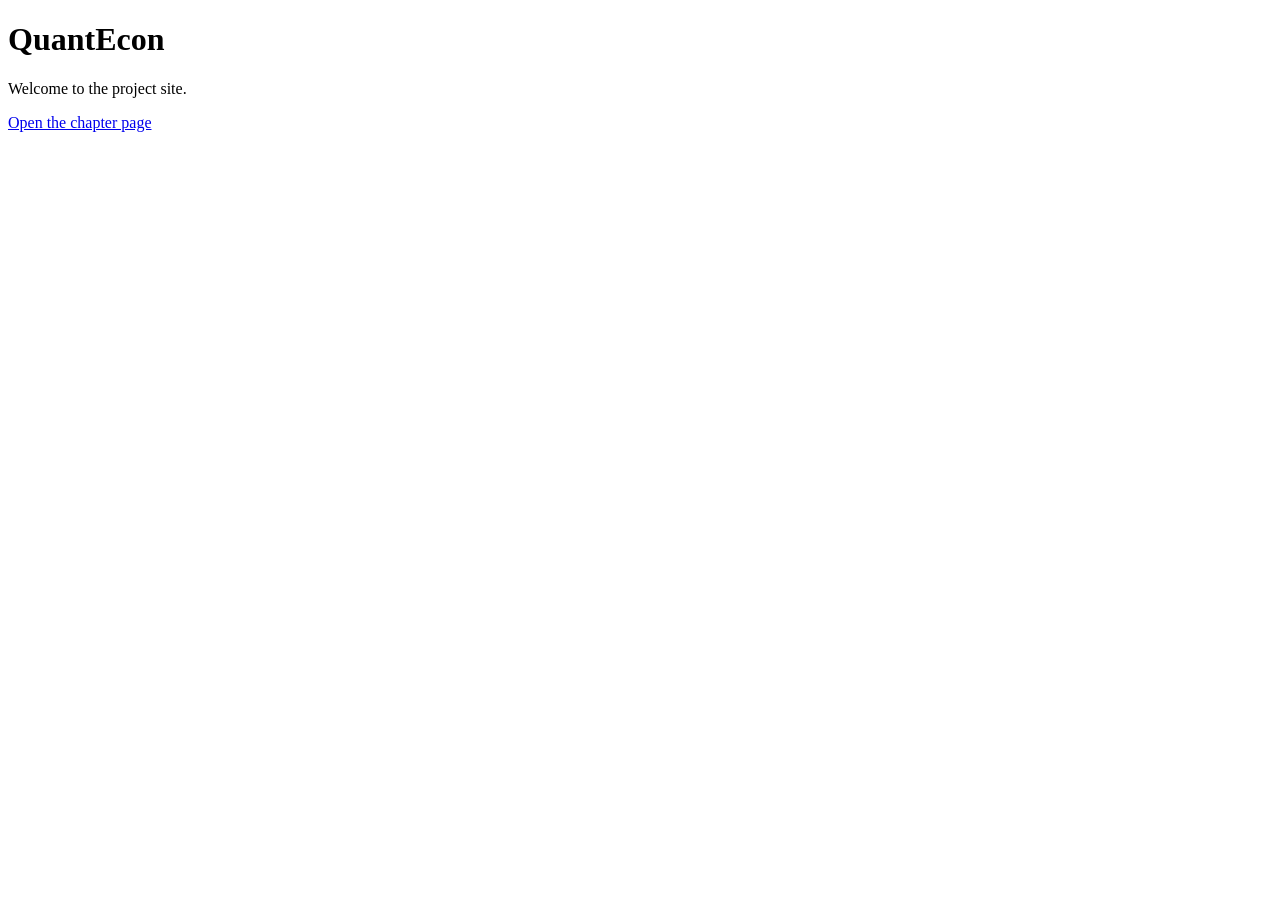
==== index.html @ a780a72b "landing page" ====
<!doctype html>
<html lang="en">
<head>
  <meta charset="UTF-8" />
  <meta name="viewport" content="width=device-width, initial-scale=1.0" />
  <title>QuantEcon</title>
</head>
<body>
  <h1>QuantEcon</h1>
  <p>Welcome to the project site.</p>
  <a href="quantecon-chapters-for-alm-retirement-investment.html">
    Open the chapter page
  </a>
</body>
</html>
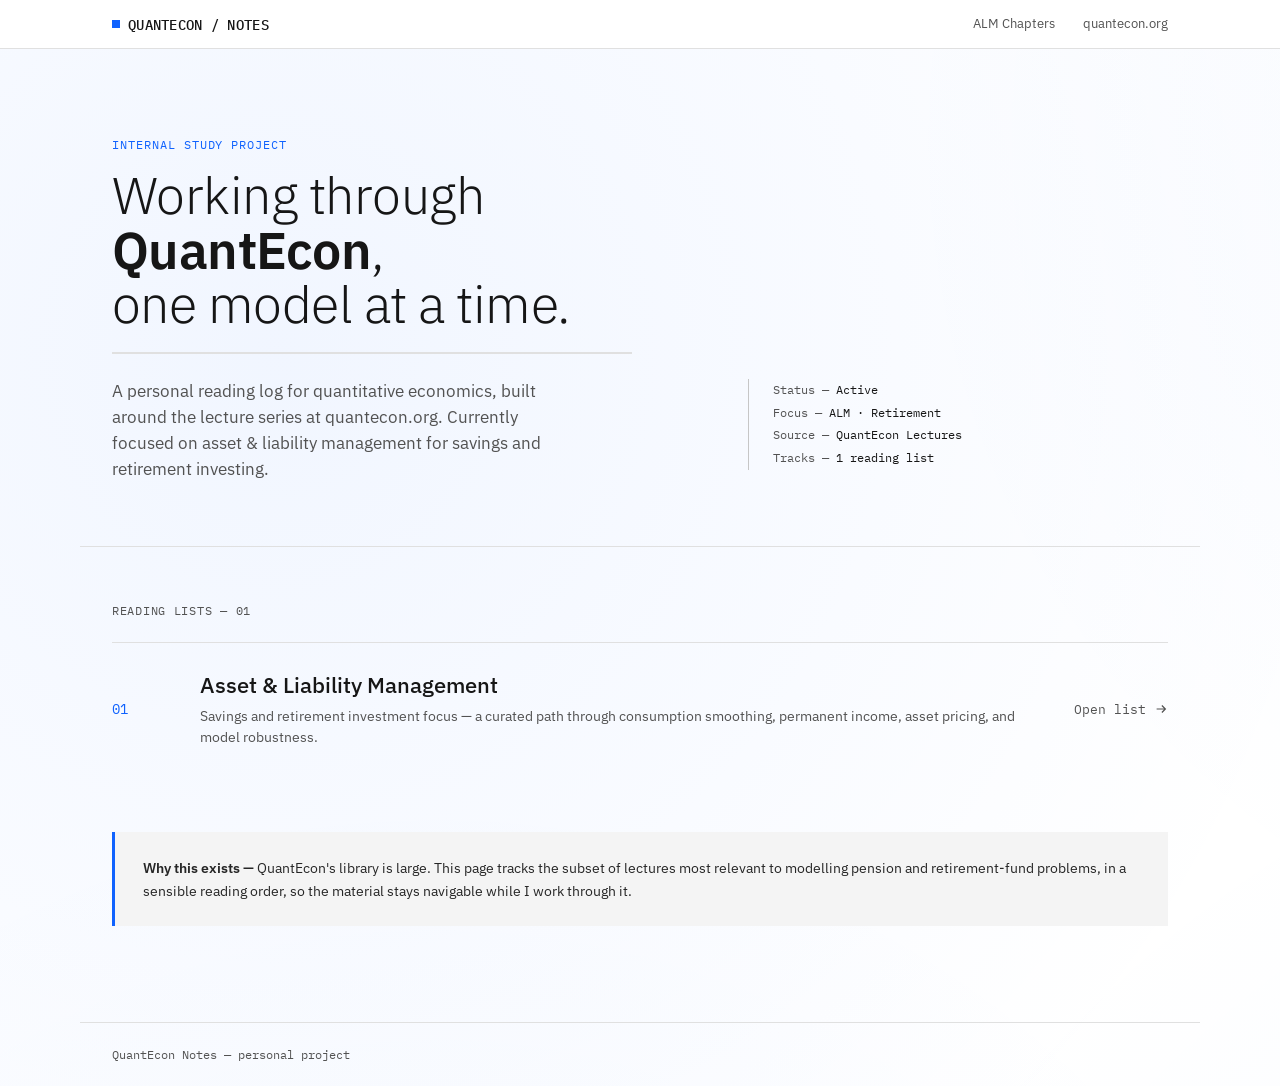
==== commit 4383bb14: "landing page better" ====
--- a/index.html
+++ b/index.html
@@ -1,15 +1,198 @@
 <!doctype html>
 <html lang="en">
 <head>
-  <meta charset="UTF-8" />
-  <meta name="viewport" content="width=device-width, initial-scale=1.0" />
-  <title>QuantEcon</title>
+<meta charset="UTF-8" />
+<meta name="viewport" content="width=device-width, initial-scale=1.0" />
+<title>QuantEcon — ALM Study Notes</title>
+<link rel="preconnect" href="https://fonts.googleapis.com">
+<link rel="preconnect" href="https://fonts.gstatic.com" crossorigin>
+<link href="https://fonts.googleapis.com/css2?family=IBM+Plex+Sans:wght@300;400;500;600&family=IBM+Plex+Mono:wght@400;500&display=swap" rel="stylesheet">
+<style>
+  :root{
+    --g100:#161616; --g90:#262626; --g70:#525252; --g30:#c6c6c6; --g20:#e0e0e0; --g10:#f4f4f4;
+    --white:#ffffff;
+    --blue60:#0f62fe; --blue70:#0043ce;
+    --green:#24a148;
+    --focus:#0f62fe;
+    --max:1120px;
+  }
+  *{box-sizing:border-box;}
+  html{scroll-behavior:smooth;}
+  body{
+    margin:0; color:var(--g100);
+    font-family:"IBM Plex Sans", -apple-system, sans-serif;
+    -webkit-font-smoothing:antialiased;
+    background-color:var(--white);
+    background-image:
+      radial-gradient(circle at 12% 18%, rgba(15,98,254,.06), transparent 42%),
+      radial-gradient(circle at 88% 8%, rgba(15,98,254,.045), transparent 38%),
+      radial-gradient(circle at 75% 85%, rgba(15,98,254,.05), transparent 46%),
+      radial-gradient(circle at 20% 95%, rgba(15,98,254,.035), transparent 40%);
+    background-size:180% 180%, 160% 160%, 200% 200%, 170% 170%;
+    background-repeat:no-repeat;
+    animation:drift 50s ease-in-out infinite alternate;
+  }
+  @keyframes drift{
+    0%  {background-position:0% 0%, 100% 0%, 100% 100%, 0% 100%;}
+    50% {background-position:10% 15%, 85% 15%, 80% 80%, 15% 85%;}
+    100%{background-position:0% 0%, 100% 0%, 100% 100%, 0% 100%;}
+  }
+  @media (prefers-reduced-motion:reduce){
+    body{animation:none;}
+    *{animation-duration:.01ms !important; animation-iteration-count:1 !important;}
+  }
+  a{color:inherit;}
+  :focus-visible{outline:2px solid var(--focus); outline-offset:2px;}
+
+  header.bar{
+    border-bottom:1px solid var(--g20);
+    position:sticky; top:0; background:var(--white); z-index:10;
+  }
+  .bar-inner{
+    max-width:var(--max); margin:0 auto; padding:0 2rem;
+    height:48px; display:flex; align-items:center; justify-content:space-between;
+  }
+  .brand{
+    font-family:"IBM Plex Mono", monospace; font-weight:500; font-size:.9rem;
+    letter-spacing:.02em; text-decoration:none; display:flex; align-items:center; gap:.5rem;
+  }
+  .brand .dot{width:8px; height:8px; background:var(--blue60); display:inline-block;}
+  nav.top-links{display:flex; gap:1.75rem; font-size:.8rem;}
+  nav.top-links a{text-decoration:none; color:var(--g70); border-bottom:2px solid transparent; padding:14px 0;}
+  nav.top-links a:hover{color:var(--g100); border-bottom-color:var(--blue60);}
+
+  .hero{
+    max-width:var(--max); margin:0 auto; padding:5.5rem 2rem 4rem;
+    display:grid; grid-template-columns:7fr 5fr; gap:3rem; align-items:end;
+    border-bottom:1px solid var(--g20);
+  }
+  .eyebrow{
+    font-family:"IBM Plex Mono", monospace; font-size:.75rem; letter-spacing:.08em;
+    text-transform:uppercase; color:var(--blue60); margin:0 0 1rem;
+  }
+  .accent-line{
+    width:100%; max-width:520px; height:2px; background:var(--g20);
+    position:relative; overflow:hidden; margin:0 0 1.5rem;
+  }
+  .accent-line::after{
+    content:""; position:absolute; top:0; left:-40%; width:40%; height:100%;
+    background:var(--blue60); animation:sweep 4s ease-in-out infinite;
+  }
+  @keyframes sweep{
+    0%{left:-40%;} 50%{left:100%;} 100%{left:-40%;}
+  }
+  h1{
+    font-size:3.25rem; line-height:1.05; font-weight:300; margin:0 0 1.25rem; letter-spacing:-.01em;
+  }
+  h1 strong{font-weight:600;}
+  .hero p.lede{
+    font-size:1.05rem; line-height:1.55; color:var(--g70); max-width:44ch; margin:0;
+    font-weight:400;
+  }
+  .hero-meta{
+    font-family:"IBM Plex Mono", monospace; font-size:.75rem; color:var(--g70);
+    border-left:1px solid var(--g30); padding-left:1.5rem; line-height:1.9;
+  }
+  .hero-meta dt{color:var(--g70); display:inline;}
+  .hero-meta dd{margin:0 0 .35rem; display:inline; color:var(--g100);}
+  .hero-meta .row{display:block;}
+
+  main{max-width:var(--max); margin:0 auto; padding:3.5rem 2rem 6rem;}
+  .section-label{
+    font-family:"IBM Plex Mono", monospace; font-size:.75rem; letter-spacing:.06em;
+    text-transform:uppercase; color:var(--g70); margin:0 0 1.5rem;
+  }
+
+  .entry{
+    display:grid; grid-template-columns:64px 1fr auto; gap:1.5rem; align-items:center;
+    padding:1.75rem 0; border-top:1px solid var(--g20);
+    text-decoration:none; color:inherit;
+  }
+  main .entry:last-child{border-bottom:1px solid var(--g20);}
+  .entry .idx{font-family:"IBM Plex Mono", monospace; color:var(--blue60); font-size:.85rem;}
+  .entry .body h2{font-size:1.35rem; font-weight:500; margin:0 0 .35rem;}
+  .entry .body p{margin:0; color:var(--g70); font-size:.9rem; line-height:1.5;}
+  .entry .go{
+    font-family:"IBM Plex Mono", monospace; font-size:.8rem; color:var(--g70);
+    display:flex; align-items:center; gap:.5rem; white-space:nowrap;
+  }
+  .entry .go svg{transition:transform .15s ease;}
+  .entry:hover{background:var(--g10);}
+  .entry:hover .go{color:var(--blue60);}
+  .entry:hover .go svg{transform:translateX(3px);}
+  .entry:hover .idx{color:var(--blue70);}
+
+  .note{
+    margin-top:3.5rem; padding:1.5rem 1.75rem; background:var(--g10);
+    border-left:3px solid var(--blue60); font-size:.9rem; color:var(--g90); line-height:1.6;
+  }
+  .note strong{font-weight:600;}
+
+  footer{
+    border-top:1px solid var(--g20); padding:1.5rem 2rem;
+    max-width:var(--max); margin:0 auto;
+    display:flex; justify-content:space-between; align-items:center;
+    font-family:"IBM Plex Mono", monospace; font-size:.72rem; color:var(--g70);
+  }
+
+  @media (max-width:760px){
+    .hero{grid-template-columns:1fr; gap:1.5rem; padding-top:3.5rem;}
+    .hero-meta{border-left:none; border-top:1px solid var(--g30); padding-left:0; padding-top:1rem;}
+    h1{font-size:2.25rem;}
+    .entry{grid-template-columns:36px 1fr; row-gap:.5rem;}
+    .entry .go{grid-column:2; justify-self:start;}
+    nav.top-links{display:none;}
+  }
+</style>
 </head>
 <body>
-  <h1>QuantEcon</h1>
-  <p>Welcome to the project site.</p>
-  <a href="quantecon-chapters-for-alm-retirement-investment.html">
-    Open the chapter page
+
+<header class="bar">
+  <div class="bar-inner">
+    <a class="brand" href="index.html"><span class="dot"></span>QUANTECON / NOTES</a>
+    <nav class="top-links">
+      <a href="quantecon-chapters-for-alm-retirement-investment.html">ALM Chapters</a>
+      <a href="https://quantecon.org" target="_blank" rel="noopener">quantecon.org</a>
+    </nav>
+  </div>
+</header>
+
+<section class="hero">
+  <div>
+    <p class="eyebrow">Internal study project</p>
+    <h1>Working through <strong>QuantEcon</strong>,<br>one model at a time.</h1>
+    <div class="accent-line"></div>
+    <p class="lede">A personal reading log for quantitative economics, built around the lecture series at quantecon.org. Currently focused on asset &amp; liability management for savings and retirement investing.</p>
+  </div>
+  <dl class="hero-meta">
+    <span class="row"><dt>Status</dt> — <dd>Active</dd></span>
+    <span class="row"><dt>Focus</dt> — <dd>ALM · Retirement</dd></span>
+    <span class="row"><dt>Source</dt> — <dd>QuantEcon Lectures</dd></span>
+    <span class="row"><dt>Tracks</dt> — <dd>1 reading list</dd></span>
+  </dl>
+</section>
+
+<main>
+  <p class="section-label">Reading Lists — 01</p>
+
+  <a class="entry" href="quantecon-chapters-for-alm-retirement-investment.html">
+    <span class="idx">01</span>
+    <span class="body">
+      <h2>Asset &amp; Liability Management</h2>
+      <p>Savings and retirement investment focus — a curated path through consumption smoothing, permanent income, asset pricing, and model robustness.</p>
+    </span>
+    <span class="go">Open list
+      <svg width="14" height="14" viewBox="0 0 16 16" fill="none"><path d="M3 8h10M9 4l4 4-4 4" stroke="currentColor" stroke-width="1.4"/></svg>
+    </span>
   </a>
+
+  <div class="note"><strong>Why this exists —</strong> QuantEcon's library is large. This page tracks the subset of lectures most relevant to modelling pension and retirement-fund problems, in a sensible reading order, so the material stays navigable while I work through it.</div>
+</main>
+
+<footer>
+  <span>QuantEcon Notes — personal project</span>
+
+</footer>
+
 </body>
 </html>
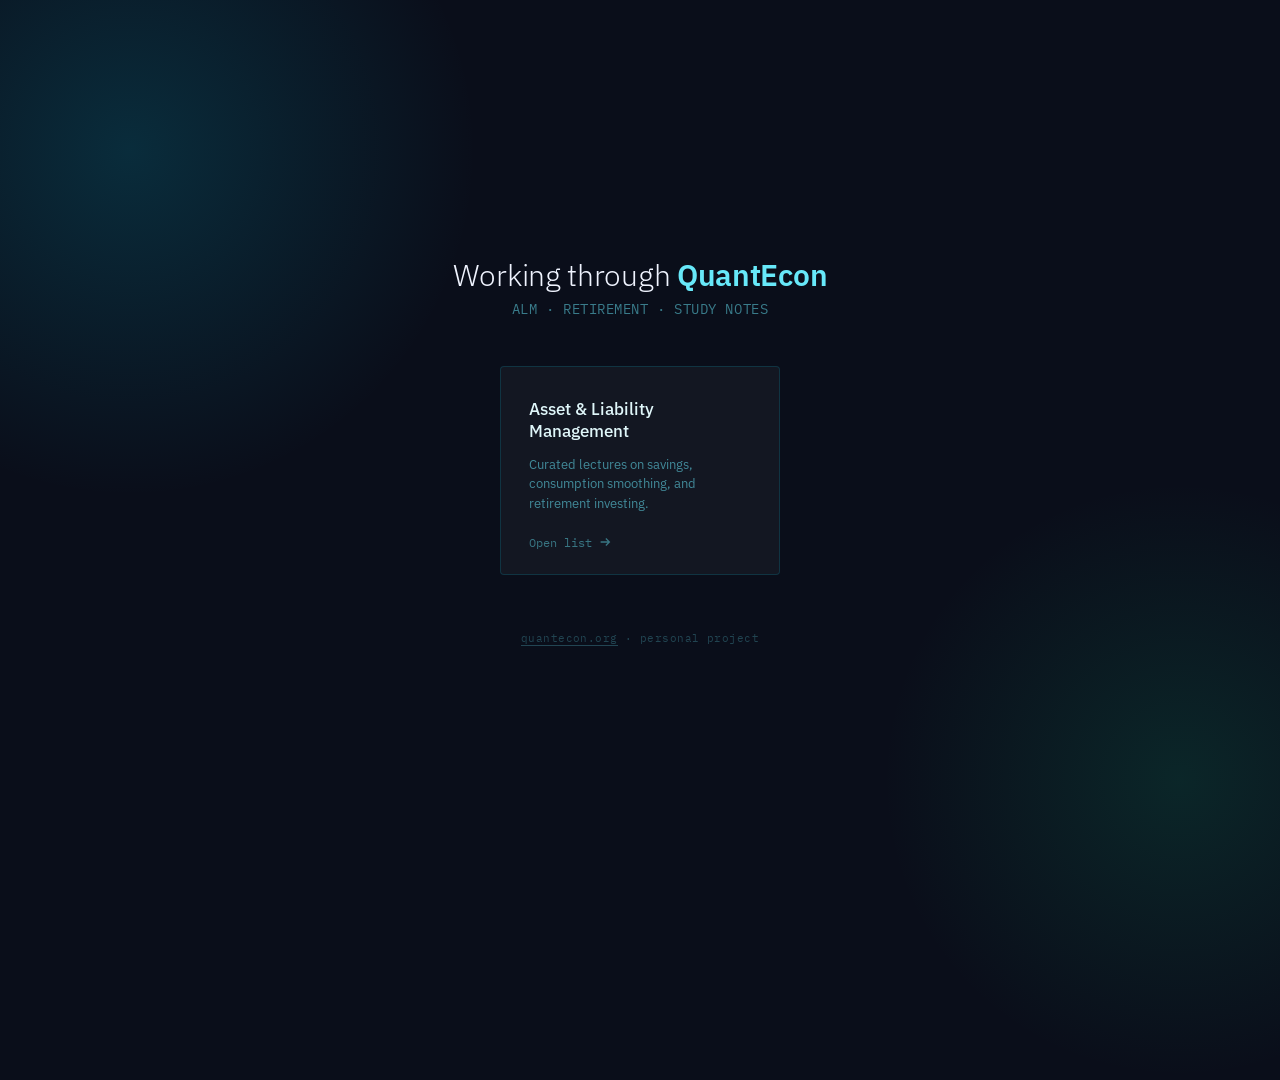
==== commit 9d8cc672: "fuha" ====
--- a/index.html
+++ b/index.html
@@ -1,198 +1,135 @@
 <!doctype html>
 <html lang="en">
 <head>
-<meta charset="UTF-8" />
-<meta name="viewport" content="width=device-width, initial-scale=1.0" />
+<meta charset="UTF-8"/>
+<meta name="viewport" content="width=device-width, initial-scale=1.0"/>
 <title>QuantEcon — ALM Study Notes</title>
-<link rel="preconnect" href="https://fonts.googleapis.com">
-<link rel="preconnect" href="https://fonts.gstatic.com" crossorigin>
 <link href="https://fonts.googleapis.com/css2?family=IBM+Plex+Sans:wght@300;400;500;600&family=IBM+Plex+Mono:wght@400;500&display=swap" rel="stylesheet">
 <style>
-  :root{
-    --g100:#161616; --g90:#262626; --g70:#525252; --g30:#c6c6c6; --g20:#e0e0e0; --g10:#f4f4f4;
-    --white:#ffffff;
-    --blue60:#0f62fe; --blue70:#0043ce;
-    --green:#24a148;
-    --focus:#0f62fe;
-    --max:1120px;
-  }
-  *{box-sizing:border-box;}
+  *{box-sizing:border-box;margin:0;padding:0;}
   html{scroll-behavior:smooth;}
   body{
-    margin:0; color:var(--g100);
-    font-family:"IBM Plex Sans", -apple-system, sans-serif;
+    font-family:"IBM Plex Sans",-apple-system,sans-serif;
     -webkit-font-smoothing:antialiased;
-    background-color:var(--white);
-    background-image:
-      radial-gradient(circle at 12% 18%, rgba(15,98,254,.06), transparent 42%),
-      radial-gradient(circle at 88% 8%, rgba(15,98,254,.045), transparent 38%),
-      radial-gradient(circle at 75% 85%, rgba(15,98,254,.05), transparent 46%),
-      radial-gradient(circle at 20% 95%, rgba(15,98,254,.035), transparent 40%);
-    background-size:180% 180%, 160% 160%, 200% 200%, 170% 170%;
-    background-repeat:no-repeat;
-    animation:drift 50s ease-in-out infinite alternate;
-  }
-  @keyframes drift{
-    0%  {background-position:0% 0%, 100% 0%, 100% 100%, 0% 100%;}
-    50% {background-position:10% 15%, 85% 15%, 80% 80%, 15% 85%;}
-    100%{background-position:0% 0%, 100% 0%, 100% 100%, 0% 100%;}
-  }
-  @media (prefers-reduced-motion:reduce){
-    body{animation:none;}
-    *{animation-duration:.01ms !important; animation-iteration-count:1 !important;}
-  }
-  a{color:inherit;}
-  :focus-visible{outline:2px solid var(--focus); outline-offset:2px;}
-
-  header.bar{
-    border-bottom:1px solid var(--g20);
-    position:sticky; top:0; background:var(--white); z-index:10;
-  }
-  .bar-inner{
-    max-width:var(--max); margin:0 auto; padding:0 2rem;
-    height:48px; display:flex; align-items:center; justify-content:space-between;
-  }
-  .brand{
-    font-family:"IBM Plex Mono", monospace; font-weight:500; font-size:.9rem;
-    letter-spacing:.02em; text-decoration:none; display:flex; align-items:center; gap:.5rem;
-  }
-  .brand .dot{width:8px; height:8px; background:var(--blue60); display:inline-block;}
-  nav.top-links{display:flex; gap:1.75rem; font-size:.8rem;}
-  nav.top-links a{text-decoration:none; color:var(--g70); border-bottom:2px solid transparent; padding:14px 0;}
-  nav.top-links a:hover{color:var(--g100); border-bottom-color:var(--blue60);}
-
-  .hero{
-    max-width:var(--max); margin:0 auto; padding:5.5rem 2rem 4rem;
-    display:grid; grid-template-columns:7fr 5fr; gap:3rem; align-items:end;
-    border-bottom:1px solid var(--g20);
-  }
-  .eyebrow{
-    font-family:"IBM Plex Mono", monospace; font-size:.75rem; letter-spacing:.08em;
-    text-transform:uppercase; color:var(--blue60); margin:0 0 1rem;
-  }
-  .accent-line{
-    width:100%; max-width:520px; height:2px; background:var(--g20);
-    position:relative; overflow:hidden; margin:0 0 1.5rem;
-  }
-  .accent-line::after{
-    content:""; position:absolute; top:0; left:-40%; width:40%; height:100%;
-    background:var(--blue60); animation:sweep 4s ease-in-out infinite;
-  }
-  @keyframes sweep{
-    0%{left:-40%;} 50%{left:100%;} 100%{left:-40%;}
-  }
-  h1{
-    font-size:3.25rem; line-height:1.05; font-weight:300; margin:0 0 1.25rem; letter-spacing:-.01em;
-  }
-  h1 strong{font-weight:600;}
-  .hero p.lede{
-    font-size:1.05rem; line-height:1.55; color:var(--g70); max-width:44ch; margin:0;
-    font-weight:400;
-  }
-  .hero-meta{
-    font-family:"IBM Plex Mono", monospace; font-size:.75rem; color:var(--g70);
-    border-left:1px solid var(--g30); padding-left:1.5rem; line-height:1.9;
-  }
-  .hero-meta dt{color:var(--g70); display:inline;}
-  .hero-meta dd{margin:0 0 .35rem; display:inline; color:var(--g100);}
-  .hero-meta .row{display:block;}
-
-  main{max-width:var(--max); margin:0 auto; padding:3.5rem 2rem 6rem;}
-  .section-label{
-    font-family:"IBM Plex Mono", monospace; font-size:.75rem; letter-spacing:.06em;
-    text-transform:uppercase; color:var(--g70); margin:0 0 1.5rem;
+    background:#0a0e1a;
+    min-height:100vh;
+    display:flex;flex-direction:column;align-items:center;justify-content:center;
+    padding:2rem;
+    position:relative;overflow:hidden;
   }
 
-  .entry{
-    display:grid; grid-template-columns:64px 1fr auto; gap:1.5rem; align-items:center;
-    padding:1.75rem 0; border-top:1px solid var(--g20);
-    text-decoration:none; color:inherit;
+  /* animated background blobs */
+  body::before,body::after{
+    content:"";position:absolute;border-radius:50%;pointer-events:none;
+    animation:blob 18s ease-in-out infinite alternate;
   }
-  main .entry:last-child{border-bottom:1px solid var(--g20);}
-  .entry .idx{font-family:"IBM Plex Mono", monospace; color:var(--blue60); font-size:.85rem;}
-  .entry .body h2{font-size:1.35rem; font-weight:500; margin:0 0 .35rem;}
-  .entry .body p{margin:0; color:var(--g70); font-size:.9rem; line-height:1.5;}
-  .entry .go{
-    font-family:"IBM Plex Mono", monospace; font-size:.8rem; color:var(--g70);
-    display:flex; align-items:center; gap:.5rem; white-space:nowrap;
+  body::before{
+    width:700px;height:700px;top:-200px;left:-220px;
+    background:radial-gradient(circle, rgba(6,182,212,.18), transparent 70%);
   }
-  .entry .go svg{transition:transform .15s ease;}
-  .entry:hover{background:var(--g10);}
-  .entry:hover .go{color:var(--blue60);}
-  .entry:hover .go svg{transform:translateX(3px);}
-  .entry:hover .idx{color:var(--blue70);}
+  body::after{
+    width:600px;height:600px;bottom:-180px;right:-200px;animation-duration:24s;
+    background:radial-gradient(circle, rgba(16,185,129,.14), transparent 70%);
+  }
+  @keyframes blob{0%{transform:translate(0,0) scale(1);}100%{transform:translate(40px,30px) scale(1.1);}}
 
-  .note{
-    margin-top:3.5rem; padding:1.5rem 1.75rem; background:var(--g10);
-    border-left:3px solid var(--blue60); font-size:.9rem; color:var(--g90); line-height:1.6;
+  h1{
+    font-size:1.9rem;font-weight:300;color:#f0f4ff;
+    letter-spacing:-.01em;margin-bottom:.4rem;text-align:center;
   }
-  .note strong{font-weight:600;}
+  h1 strong{font-weight:600;color:#67e8f9;}
+  .sub{font-size:.85rem;color:rgba(103,232,249,.5);font-family:"IBM Plex Mono",monospace;
+       text-align:center;margin-bottom:3rem;letter-spacing:.04em;text-transform:uppercase;}
+
+  .grid{
+    display:flex;gap:1.25rem;flex-wrap:wrap;justify-content:center;
+    position:relative;z-index:1;
+  }
+
+  .card{
+    width:280px;
+    background:rgba(255,255,255,.04);
+    border:1px solid rgba(6,182,212,.18);
+    border-radius:4px;padding:2rem 1.75rem 1.5rem;
+    text-decoration:none;color:#f0f4ff;
+    display:flex;flex-direction:column;gap:.75rem;
+    transition:background .2s,border-color .2s;
+    will-change:transform;
+    transform-style:preserve-3d;
+    position:relative;overflow:hidden;
+  }
+  .card::before{
+    content:"";position:absolute;inset:0;
+    background:radial-gradient(circle at var(--mx,50%) var(--my,50%), rgba(6,182,212,.12), transparent 60%);
+    opacity:0;transition:opacity .3s;pointer-events:none;
+  }
+  .card:hover::before{opacity:1;}
+  .card:hover{background:rgba(6,182,212,.07);border-color:rgba(6,182,212,.4);}
+
+  .card-num{
+    font-family:"IBM Plex Mono",monospace;font-size:.7rem;letter-spacing:.08em;
+    color:rgba(103,232,249,.4);
+  }
+  .card h2{font-size:1.05rem;font-weight:500;line-height:1.3;color:#e0f7fa;}
+  .card p{font-size:.82rem;color:rgba(103,232,249,.55);line-height:1.5;flex:1;}
+  .card-arrow{
+    display:flex;align-items:center;gap:.4rem;
+    font-size:.78rem;font-family:"IBM Plex Mono",monospace;
+    color:rgba(103,232,249,.45);margin-top:.5rem;
+    transition:color .15s,gap .15s;
+  }
+  .card:hover .card-arrow{color:#67e8f9;gap:.65rem;}
+  .card-arrow svg{flex-shrink:0;}
 
   footer{
-    border-top:1px solid var(--g20); padding:1.5rem 2rem;
-    max-width:var(--max); margin:0 auto;
-    display:flex; justify-content:space-between; align-items:center;
-    font-family:"IBM Plex Mono", monospace; font-size:.72rem; color:var(--g70);
+    margin-top:3.5rem;font-size:.7rem;font-family:"IBM Plex Mono",monospace;
+    color:rgba(103,232,249,.25);letter-spacing:.04em;
   }
 
-  @media (max-width:760px){
-    .hero{grid-template-columns:1fr; gap:1.5rem; padding-top:3.5rem;}
-    .hero-meta{border-left:none; border-top:1px solid var(--g30); padding-left:0; padding-top:1rem;}
-    h1{font-size:2.25rem;}
-    .entry{grid-template-columns:36px 1fr; row-gap:.5rem;}
-    .entry .go{grid-column:2; justify-self:start;}
-    nav.top-links{display:none;}
+  @media(max-width:640px){
+    h1{font-size:1.4rem;}
+    .card{width:100%;max-width:340px;}
+  }
+  @media(prefers-reduced-motion:reduce){
+    body::before,body::after{animation:none;}
+    .card{transition:none;}
   }
 </style>
 </head>
 <body>
 
-<header class="bar">
-  <div class="bar-inner">
-    <a class="brand" href="index.html"><span class="dot"></span>QUANTECON / NOTES</a>
-    <nav class="top-links">
-      <a href="quantecon-chapters-for-alm-retirement-investment.html">ALM Chapters</a>
-      <a href="https://quantecon.org" target="_blank" rel="noopener">quantecon.org</a>
-    </nav>
-  </div>
-</header>
+<h1>Working through <strong>QuantEcon</strong></h1>
+<p class="sub">ALM · Retirement · Study Notes</p>
 
-<section class="hero">
-  <div>
-    <p class="eyebrow">Internal study project</p>
-    <h1>Working through <strong>QuantEcon</strong>,<br>one model at a time.</h1>
-    <div class="accent-line"></div>
-    <p class="lede">A personal reading log for quantitative economics, built around the lecture series at quantecon.org. Currently focused on asset &amp; liability management for savings and retirement investing.</p>
-  </div>
-  <dl class="hero-meta">
-    <span class="row"><dt>Status</dt> — <dd>Active</dd></span>
-    <span class="row"><dt>Focus</dt> — <dd>ALM · Retirement</dd></span>
-    <span class="row"><dt>Source</dt> — <dd>QuantEcon Lectures</dd></span>
-    <span class="row"><dt>Tracks</dt> — <dd>1 reading list</dd></span>
-  </dl>
-</section>
+<div class="grid" id="grid">
 
-<main>
-  <p class="section-label">Reading Lists — 01</p>
-
-  <a class="entry" href="quantecon-chapters-for-alm-retirement-investment.html">
-    <span class="idx">01</span>
-    <span class="body">
-      <h2>Asset &amp; Liability Management</h2>
-      <p>Savings and retirement investment focus — a curated path through consumption smoothing, permanent income, asset pricing, and model robustness.</p>
-    </span>
-    <span class="go">Open list
-      <svg width="14" height="14" viewBox="0 0 16 16" fill="none"><path d="M3 8h10M9 4l4 4-4 4" stroke="currentColor" stroke-width="1.4"/></svg>
+  <a class="card" href="quantecon-chapters-for-alm-retirement-investment.html">
+    <h2>Asset &amp; Liability Management</h2>
+    <p>Curated lectures on savings, consumption smoothing, and retirement investing.</p>
+    <span class="card-arrow">
+      Open list
+      <svg width="14" height="14" viewBox="0 0 16 16" fill="none"><path d="M3 8h10M9 4l4 4-4 4" stroke="currentColor" stroke-width="1.5"/></svg>
     </span>
   </a>
 
-  <div class="note"><strong>Why this exists —</strong> QuantEcon's library is large. This page tracks the subset of lectures most relevant to modelling pension and retirement-fund problems, in a sensible reading order, so the material stays navigable while I work through it.</div>
-</main>
+</div>
 
-<footer>
-  <span>QuantEcon Notes — personal project</span>
+<footer><a href="https://quantecon.org" target="_blank" rel="noopener" style="color:inherit;text-decoration:none;border-bottom:1px solid rgba(103,232,249,.25);">quantecon.org</a> · personal project</footer>
 
-</footer>
+<script>
+  document.querySelectorAll('.card').forEach(card => {
+    card.addEventListener('mousemove', e => {
+      const r = card.getBoundingClientRect();
+      const x = e.clientX - r.left, y = e.clientY - r.top;
+      const mx = (x / r.width) * 100, my = (y / r.height) * 100;
+      card.style.setProperty('--mx', mx + '%');
+      card.style.setProperty('--my', my + '%');
+      const rx = (my - 50) * 0.12, ry = (50 - mx) * 0.12;
+      card.style.transform = `perspective(900px) rotateX(${rx}deg) rotateY(${ry}deg) translateZ(8px)`;
+    });
+    card.addEventListener('mouseleave', () => { card.style.transform = ''; });
+  });
+</script>
 
 </body>
-</html>+</html>
